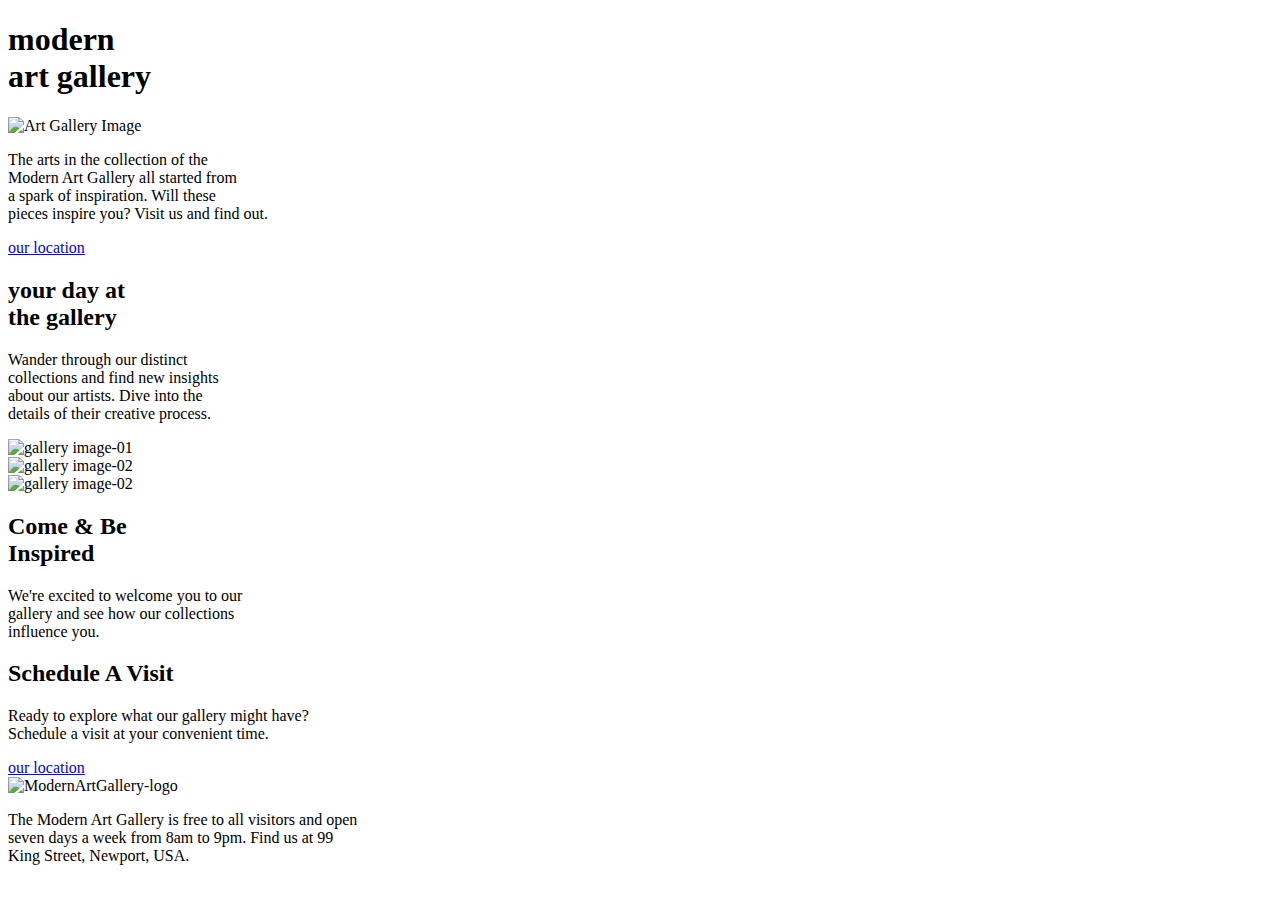
==== index.html @ f18fc4a4 "first commit" ====
<!DOCTYPE html>
<html lang="en">
<head>
    <meta charset="UTF-8">
    <meta name="viewport" content="width=device-width, initial-scale=1.0">
    <title>Css-practice</title>
        <!-- font awesome cdn link -->
    <link rel="stylesheet" href="https://cdnjs.cloudflare.com/ajax/libs/font-awesome/6.6.0/css/all.min.css" integrity="sha512-Kc323vGBEqzTmouAECnVceyQqyqdsSiqLQISBL29aUW4U/M7pSPA/gEUZQqv1cwx4OnYxTxve5UMg5GT6L4JJg==" crossorigin="anonymous" referrerpolicy="no-referrer" />
        <!-- css connect link -->
    <link rel="stylesheet" href="../practice-class-12/style.css"/>
</head>
<body>
    <section>
        <div class="hero-area">
            <div class="left-side">
                <h1>modern <br/> 
                    art gallery</h1>
            </div>
            <div class="middle-side">
                <img src="../assests_of_project/hero-img.jpg"alt="Art Gallery Image"/>
            </div>
            <div class="right-side">
                <div class="right-content">
                    <div class="right-text">
                        <p>The arts in the collection of the<br/> Modern Art Gallery  all started from <br/> a spark of inspiration. Will these <br/>pieces inspire you? Visit us and find out.</p>
                    </div>
                    <div class="right-link">    
                        <a href="../practice-class-12/location.html"target="blank">
                        <span class="p">our location</span>
                        <span><i class="fa-solid fa-chevron-right"></i></span>
                    </a>
                    </div>
                </div>
                </div>
            </div>
    </section>
    <section>
        <div class="content-box">
            <div class="box-one">
                <div class="top-left">
                    <h2>your day at <br/>the gallery</h2>
                    <p>Wander through our distinct <br/>collections and find new insights<br/> about our artists. Dive into the<br>details of their creative process.</p>   
                </div>
                <div class="top-right">
                    <img src="../assests_of_project/gallery-1.jpg"alt="gallery image-01"/>
                </div>
            </div>
            <div class="box-two">
                <div class="bottom-left">
                    <img src="../assests_of_project/gallery-2.jpg" alt="gallery image-02"/>
                </div>
                <div class="bottom-right">
                    <div class="gallery">
                        <img src="../assests_of_project/gallery-3.jpg" alt="gallery image-02"/>
                    </div>
                    <div class="inspiration-box">
                        <h2>Come & Be<br/> Inspired</h2>
                        <p>We're excited to welcome you to our <br/> gallery and see how our collections<br/> influence you.</p>
                    </div>
                </div>
            </div>
        </div>
    </section>
    <section>
        <div class="schedule">
            <div class="visit-text">
                <h2>Schedule A Visit</h2>
                <p>Ready to explore what our gallery might have? <br/>Schedule a visit at your convenient time.</p>
            </div>
            <div class="location-link">    
                <a href="../practice-class-12/location.html"target="blank">
                <span class="p">our location</span>
                <span><i class="fa-solid fa-chevron-right"></i></span>
            </a>
            </div>
        </div>
    </section>
    <footer>
        <div class="footer-content">
            <div class="logo">
                <img src="../assests_of_project/MODERNARTGALLERY.png" alt="ModernArtGallery-logo"/>
            </div>
            <div class="info">
                <p>The Modern Art Gallery is free to all visitors and open<br/> seven days a week from 8am to 9pm. Find us at 99 <br/>King Street, Newport, USA.</p>
            </div>
            <div class="social-icons">
                <a href="#"><i class="fa-brands fa-square-facebook"></i></a>
                <a href="#"><i class="fa-brands fa-instagram"></i></a>
                <a href="#"><i class="fa-brands fa-twitter"></i></a>
            </div>
        </div>
    </footer>
</body>
</html>
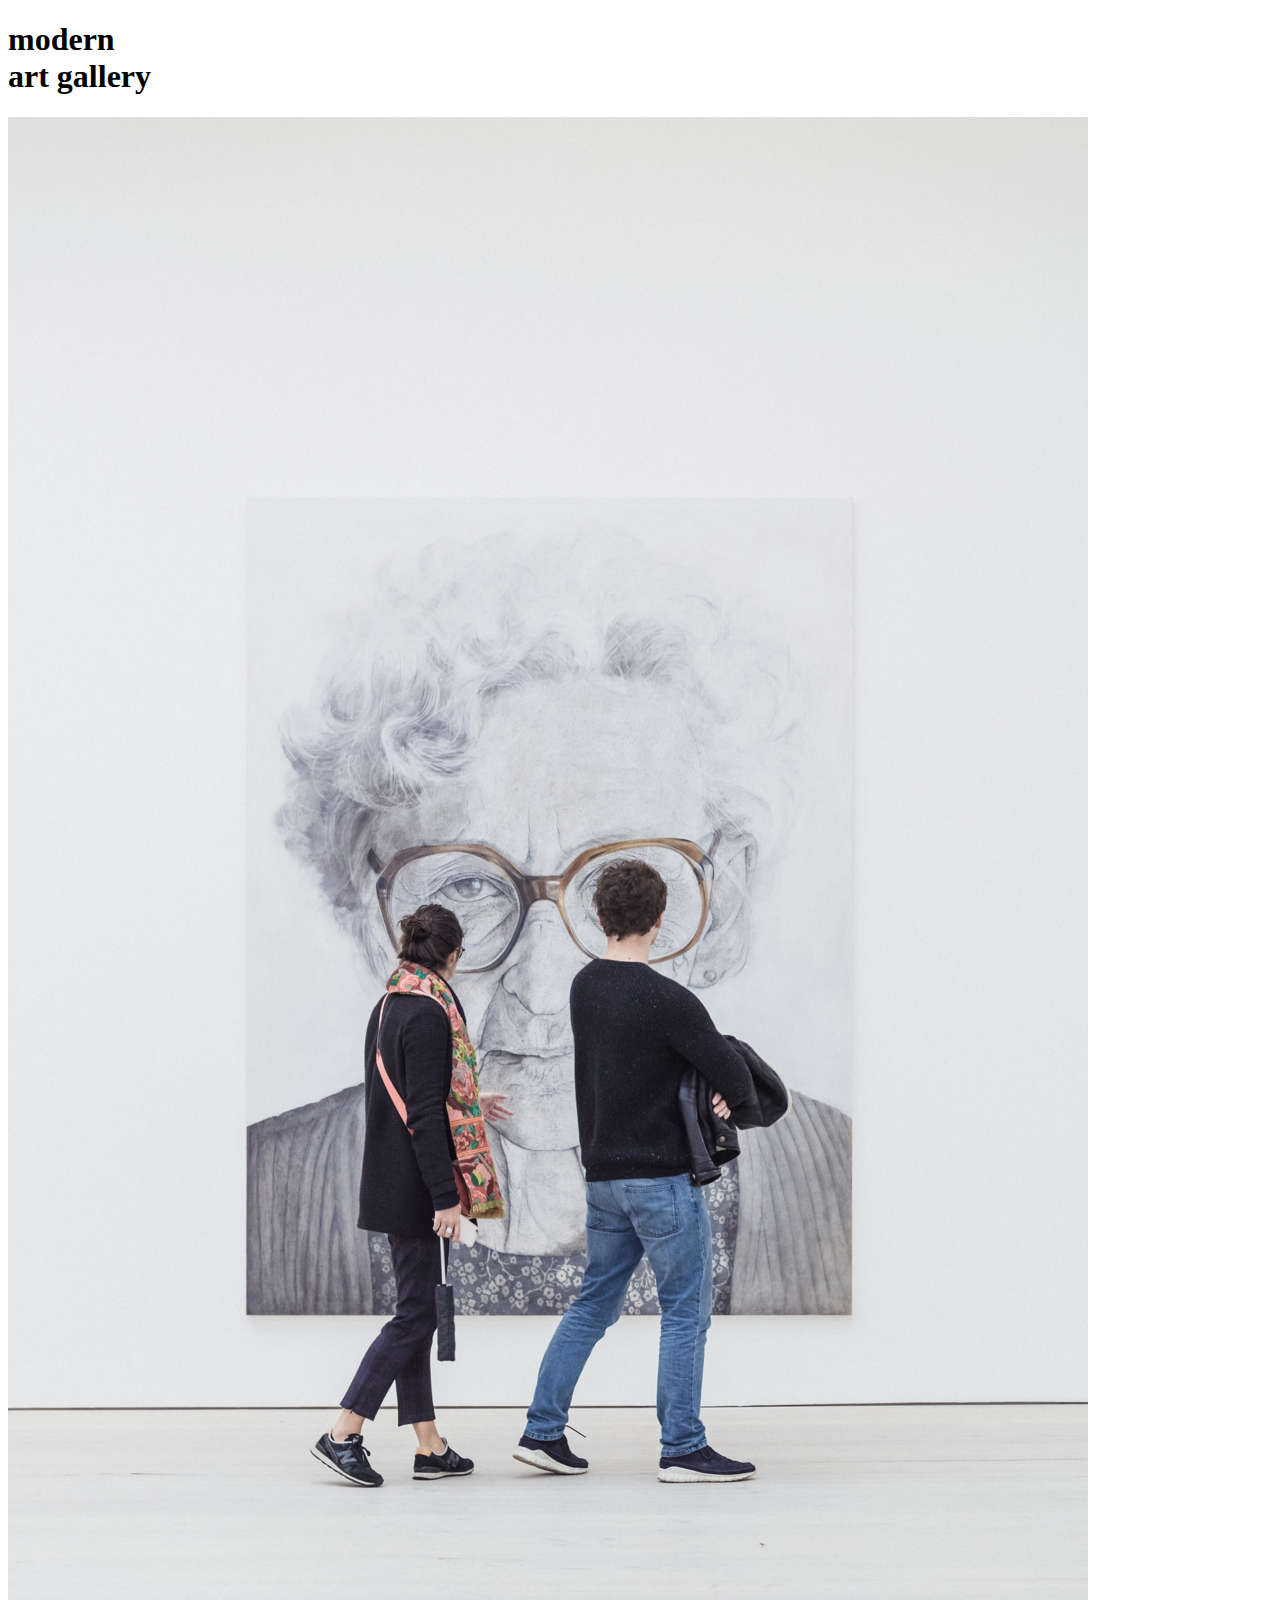
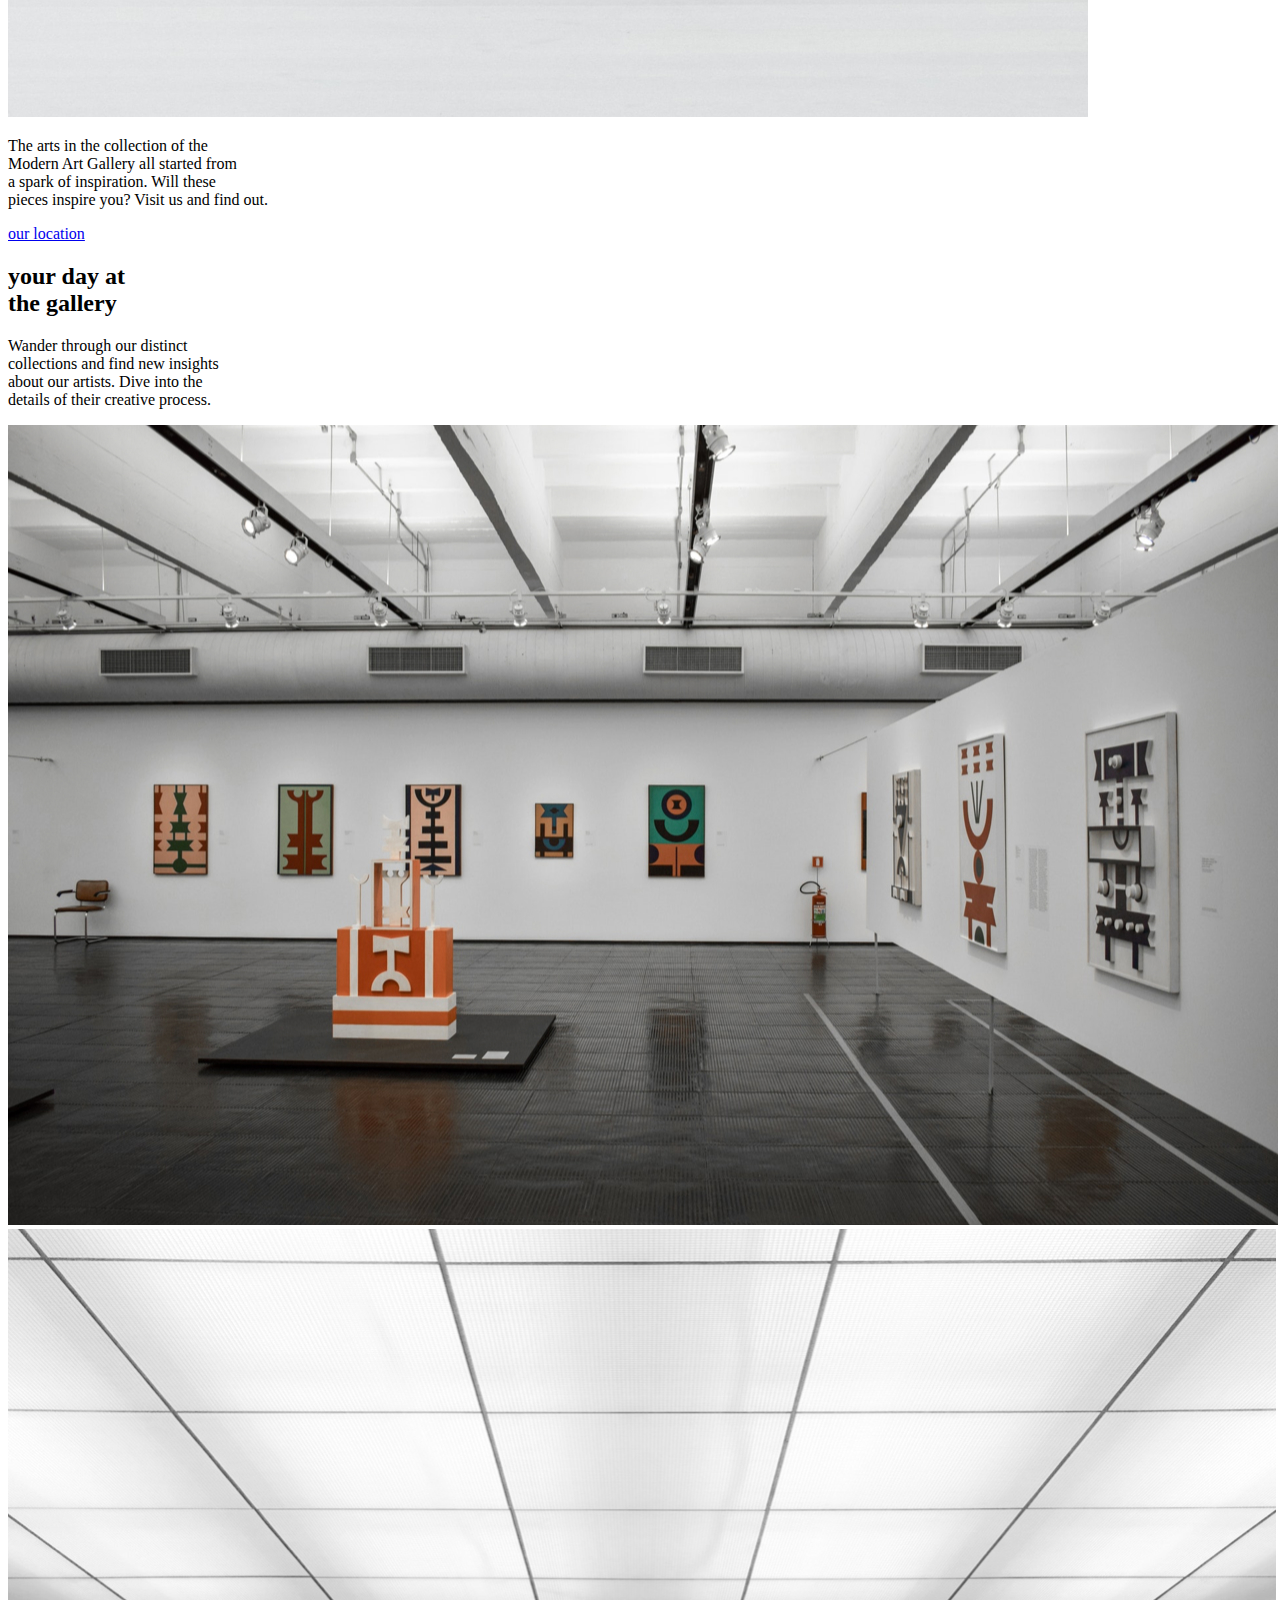
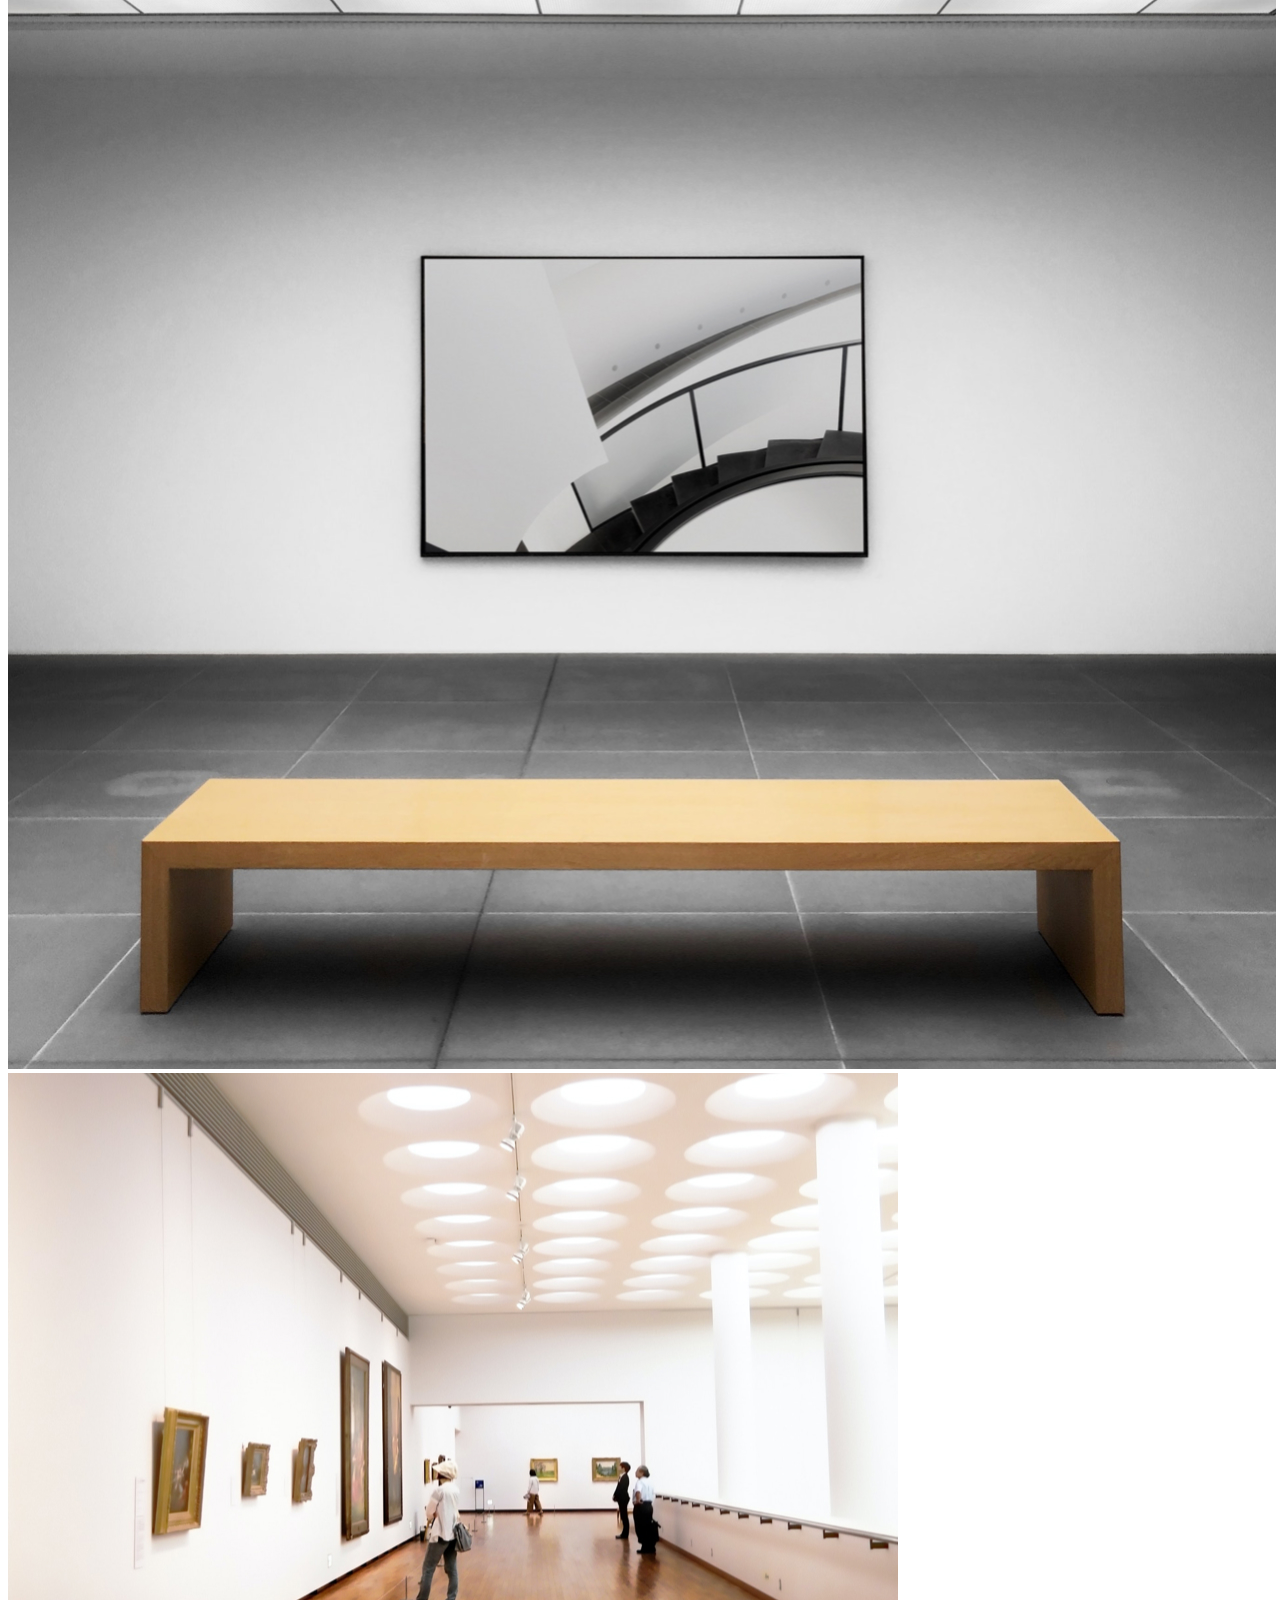
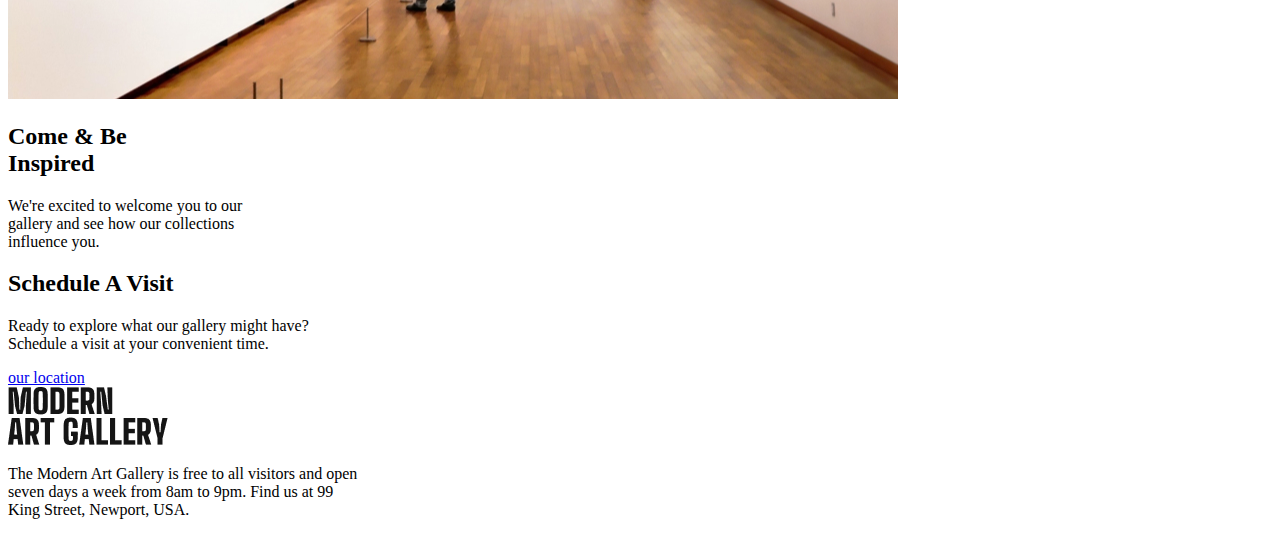
==== commit 0bf4285b: "Second commit" ====
--- a/index.html
+++ b/index.html
@@ -17,7 +17,7 @@
                     art gallery</h1>
             </div>
             <div class="middle-side">
-                <img src="../assests_of_project/hero-img.jpg"alt="Art Gallery Image"/>
+                <img src="./assests_of_project/hero-img.jpg"alt="Art Gallery Image"/>
             </div>
             <div class="right-side">
                 <div class="right-content">
@@ -42,16 +42,16 @@
                     <p>Wander through our distinct <br/>collections and find new insights<br/> about our artists. Dive into the<br>details of their creative process.</p>   
                 </div>
                 <div class="top-right">
-                    <img src="../assests_of_project/gallery-1.jpg"alt="gallery image-01"/>
+                    <img src="./assests_of_project/gallery-1.jpg"alt="gallery image-01"/>
                 </div>
             </div>
             <div class="box-two">
                 <div class="bottom-left">
-                    <img src="../assests_of_project/gallery-2.jpg" alt="gallery image-02"/>
+                    <img src="./assests_of_project/gallery-2.jpg" alt="gallery image-02"/>
                 </div>
                 <div class="bottom-right">
                     <div class="gallery">
-                        <img src="../assests_of_project/gallery-3.jpg" alt="gallery image-02"/>
+                        <img src="./assests_of_project/gallery-3.jpg" alt="gallery image-02"/>
                     </div>
                     <div class="inspiration-box">
                         <h2>Come & Be<br/> Inspired</h2>
@@ -68,7 +68,7 @@
                 <p>Ready to explore what our gallery might have? <br/>Schedule a visit at your convenient time.</p>
             </div>
             <div class="location-link">    
-                <a href="../practice-class-12/location.html"target="blank">
+                <a href="location.html"target="blank">
                 <span class="p">our location</span>
                 <span><i class="fa-solid fa-chevron-right"></i></span>
             </a>
@@ -78,7 +78,7 @@
     <footer>
         <div class="footer-content">
             <div class="logo">
-                <img src="../assests_of_project/MODERNARTGALLERY.png" alt="ModernArtGallery-logo"/>
+                <img src="./assests_of_project/MODERNARTGALLERY.png" alt="ModernArtGallery-logo"/>
             </div>
             <div class="info">
                 <p>The Modern Art Gallery is free to all visitors and open<br/> seven days a week from 8am to 9pm. Find us at 99 <br/>King Street, Newport, USA.</p>
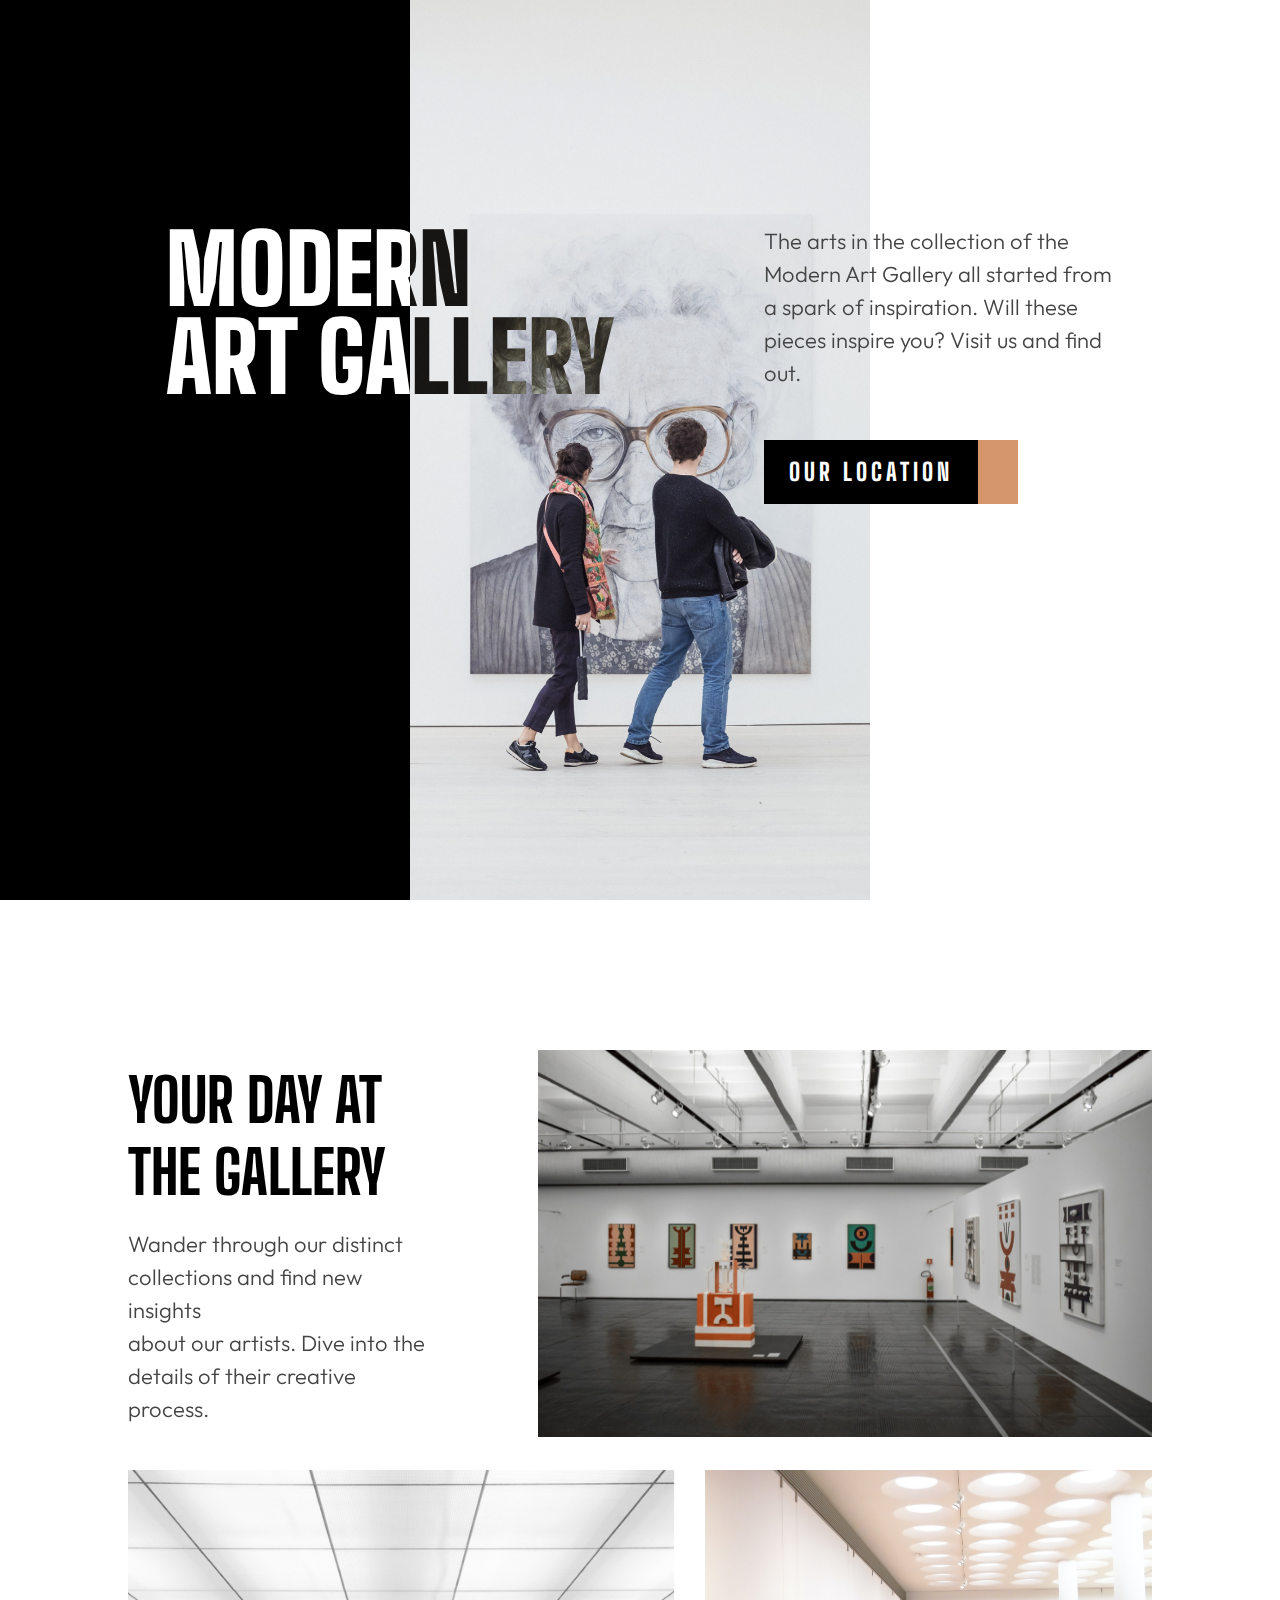
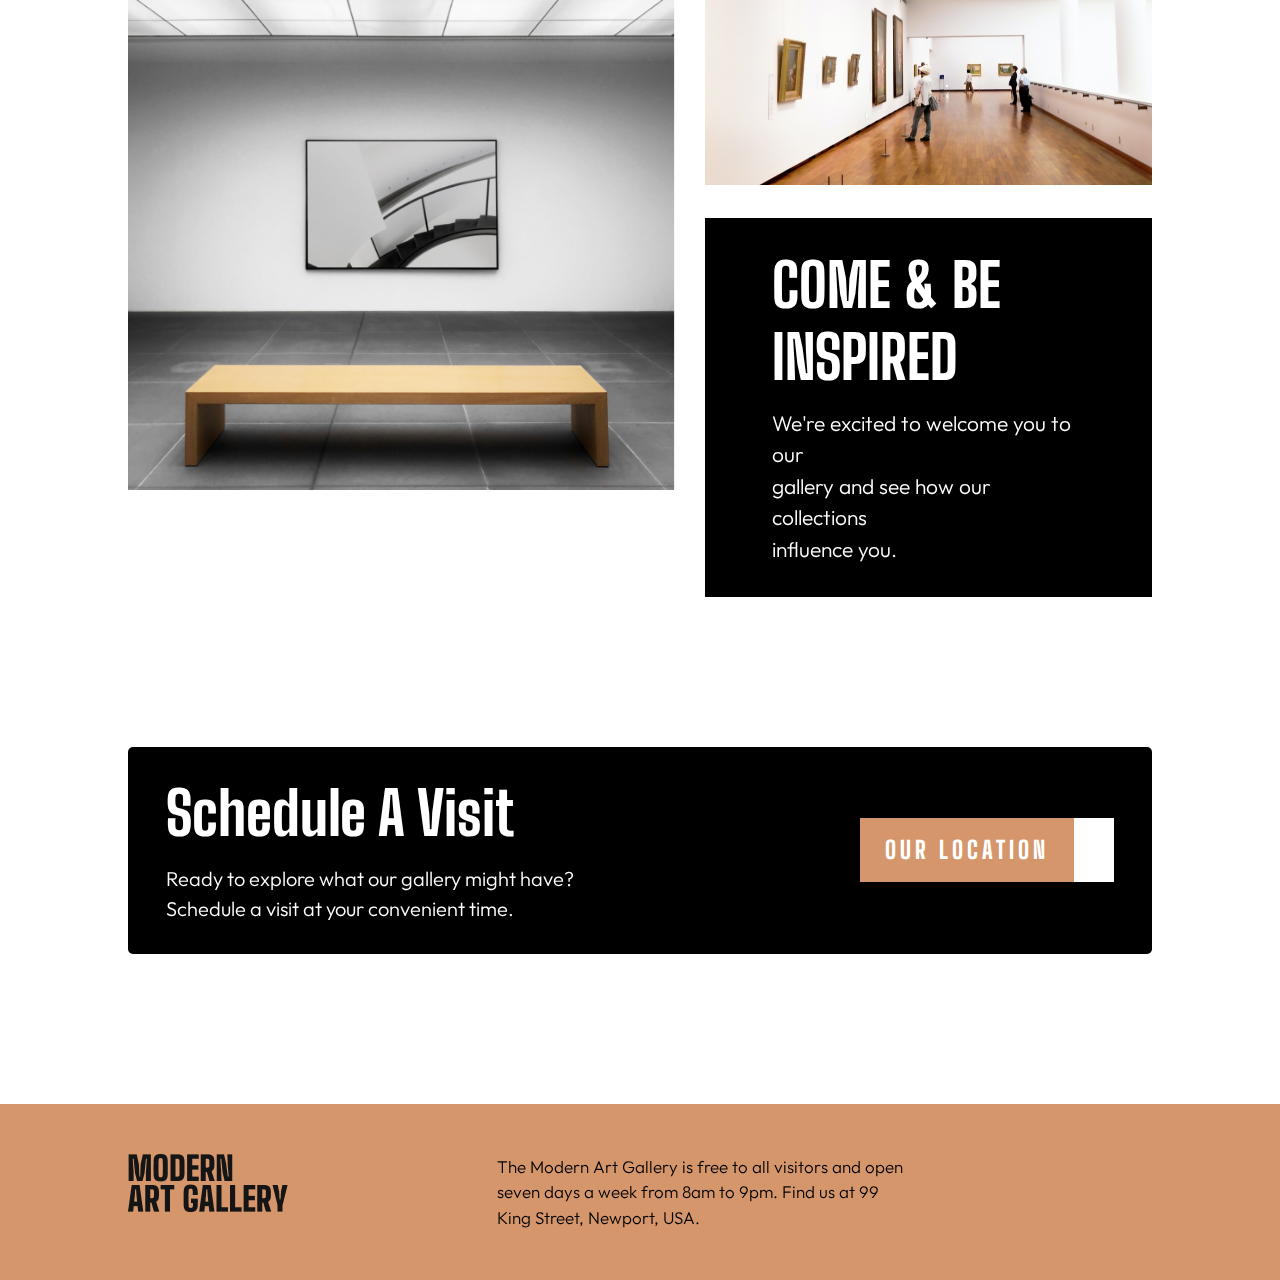
==== commit f391c637: "css file path change" ====
--- a/index.html
+++ b/index.html
@@ -7,7 +7,7 @@
         <!-- font awesome cdn link -->
     <link rel="stylesheet" href="https://cdnjs.cloudflare.com/ajax/libs/font-awesome/6.6.0/css/all.min.css" integrity="sha512-Kc323vGBEqzTmouAECnVceyQqyqdsSiqLQISBL29aUW4U/M7pSPA/gEUZQqv1cwx4OnYxTxve5UMg5GT6L4JJg==" crossorigin="anonymous" referrerpolicy="no-referrer" />
         <!-- css connect link -->
-    <link rel="stylesheet" href="../practice-class-12/style.css"/>
+    <link rel="stylesheet" href="/style.css"/>
 </head>
 <body>
     <section>
--- a/style.css
+++ b/style.css
@@ -0,0 +1,355 @@
+@import url('https://fonts.googleapis.com/css2?family=Big+Shoulders+Display:wght@100..900&display=swap');
+
+@import url('https://fonts.googleapis.com/css2?family=Outfit:wght@100..900&display=swap');
+
+* {
+    margin: 0;
+    padding: 0;
+    box-sizing: border-box;
+}
+
+body {
+    font-family: "Big Shoulders Display", sans-serif;
+}
+p {
+    font-family: "Outfit", sans-serif;
+}
+
+.hero-area{
+    margin-bottom: 150px;
+    display: flex;
+    align-items: center;
+    justify-content: center;
+    position: relative;
+}
+.left-side {
+    width: 32%;
+    height: 100vh;
+    background-color: black;
+    color: white;
+}
+.left-side h1{
+    font-size: 96px;
+    font-weight: 900;
+    line-height: 88px;
+    text-transform: uppercase;
+    mix-blend-mode: screen;
+    position: absolute;
+    top: 25%;
+    left: 13%;
+    mix-blend-mode: difference;
+    z-index: 1;
+}
+.middle-side {
+    width: 36%;
+    height: 100vh;
+}
+.middle-side img {
+    width: 100%;
+    height: 100%;
+    object-fit: cover;
+}
+.right-side {
+    width: 32%;
+    height: 100vh;
+}
+.right-content{
+    position: absolute;
+    top: 25%;
+    right: 13%;
+}
+.right-text  p{
+    font-size: 22px;
+    font-weight: 300;
+    line-height: 1.5;
+    width: 350px;
+    margin-bottom: 50px;
+    color: #444444;
+}
+.right-link a span{
+    font-weight: 800;
+    font-size: 24px;
+    line-height: 24px;
+    color: #fff;
+    text-transform: uppercase;
+}
+.right-link a{
+    text-decoration: none;
+    display: flex;
+    transition: all 0.3s ease;
+    align-items: center;
+    overflow: hidden;
+}
+.right-link a .p {
+    background-color: black;
+    padding: 20px 25px;
+    letter-spacing: 4px;
+    position: relative; 
+    z-index: 1;
+    transition: all 0.3s ease;
+}
+.right-link a i{
+    background-color: #D5966C;
+    padding: 20px;
+    text-align: center;
+    position: relative;
+    left: 0;
+    z-index: 2;
+    transition: all 0.3s ease; 
+}
+.right-link a:hover .p {
+    background-color:  #D5966C;
+    color: black;
+}
+.right-link a:hover i {
+    background-color: black; 
+    color: black;
+    left: -250px;
+}
+.content-box{
+    margin:0px auto;
+    width: 80%;
+}
+.box-one{
+    margin-bottom: 30px;
+    display: flex;
+    align-items: center;
+    justify-content: space-between;
+}
+.top-left{
+    width: 30%;
+}
+.top-left h2 {
+    margin-bottom: 20px;
+    font-weight: 800;
+    font-size: 60px;
+    text-transform: uppercase;
+}
+.top-left p {
+    font-size: 22px;
+    font-weight: 300;
+    line-height: 1.5;
+    color: #444444;
+}
+.top-right {
+    width: 60%;
+}
+.top-right img{
+    width:100%;
+    object-fit: cover;
+}
+.box-two {
+    display: flex;
+    gap: 30px;
+}
+.bottom-left {
+    width: 55%;
+}
+.bottom-left img {
+    width: 100%;
+    height: auto;
+}
+.bottom-right {
+    width: 45%;
+    display: flex;
+    flex-direction: column;
+    gap: 30px;
+}
+.gallery img {
+    width: 100%;
+    height: auto;
+    object-fit: cover;
+}
+.inspiration-box{
+    padding: 7% 15%;
+    background-color: black;
+    color: white;
+}
+.inspiration-box   h2 {
+    margin-bottom: 15px;
+    font-weight: 800;
+    font-size: 60px;
+    text-transform: uppercase;
+}
+.inspiration-box p {
+    font-size: 21px;
+    font-weight: 300;
+    line-height: 1.5;
+}
+.schedule{
+    margin:150px auto;
+    width: 80%;
+    padding:30px 0px ;
+    gap: 10px;
+    background-color: black;
+    border-radius: 5px;
+    display: flex;
+    align-items: center;
+    justify-content: space-around;
+}
+.visit-text{
+    color: white;
+    margin-right: 200px;
+}
+.visit-text  h2 {
+    margin-bottom: 15px;
+    font-weight: 800;
+    font-size: 60px;
+    text-transform:capitalize;
+}
+.visit-text p {
+    font-size: 20px;
+    font-weight: 300;
+    line-height: 1.5;
+}
+.location-link a span{
+    font-weight: 800;
+    font-size: 24px;
+    line-height: 24px;
+    text-transform: uppercase;
+}
+.location-link a {
+    text-decoration: none;
+    display: flex;
+    transition: all 0.3s ease;
+    align-items: center;
+    overflow: hidden;
+}
+
+.location-link a .p {
+    background-color: #D5966C;
+    color: #fff;
+    padding: 20px 25px;
+    letter-spacing: 4px;
+    position: relative; 
+    z-index: 1;
+    transition: all 0.3s ease;
+}
+
+.location-link a i {
+    background-color: white;
+    color: #D5966C;
+    padding: 20px;
+    text-align: center;
+    position: relative;
+    left: 0;
+    z-index: 2;
+    transition: all 0.3s ease;
+}
+
+.location-link a:hover .p {
+    background-color: white;
+    color: #D5966C;
+}
+
+.location-link a:hover i {
+    background-color: #D5966C;
+    left: -250px;
+}
+
+.footer-content{
+    background-color: #D5966C;
+    padding: 50px 10%;
+    display: flex;
+    gap: 10px;
+    justify-content: space-between;
+}
+.logo img {
+    width: 100%;
+    z-index: 1;
+}
+.info p {
+    font-size: 17px;
+    font-weight: 300;
+    line-height: 1.5;
+}
+.social-icons{
+    display: flex;
+    gap: 20px;
+}
+.social-icons a{
+    color: #151515;
+    font-size: 18px;
+}
+.social-icons a:hover {
+    color: #fff;
+}
+.container {
+    width: 100%;
+}
+.back-link{ 
+        position: absolute;
+        top: 0px;
+        left: 10%;    
+}
+.back-link a span{
+    font-weight: 800;
+    font-size: 24px;
+    line-height: 24px;
+    color: #fff;
+    text-transform: uppercase;
+}
+.back-link a{
+    text-decoration: none;
+    display: flex;
+    transition: all 0.3s ease;
+    align-items: center;
+    overflow: hidden;
+}
+.back-link a .p {
+    background-color: black;
+    padding: 20px 25px;
+    letter-spacing: 4px;
+    position: relative; 
+    z-index: 1;
+    transition: all 0.3s ease;
+}
+.back-link a i{
+    background-color: #D5966C;
+    padding: 20px;
+    text-align: center;
+    position: relative;
+    right: 0;
+    z-index: 2;
+    transition: all 0.3s ease; 
+}
+.back-link a:hover .p {
+    background-color:  #D5966C;
+    color: black;
+}
+.back-link a:hover i {
+    background-color: black; 
+    color: black;
+    right: -250px;
+}
+.map{
+    position: relative;
+    width: 100%;
+}
+.map img {
+    width: 100%;
+    height: 100%;
+    object-fit: cover;
+}
+.address {
+    width: 100%;
+    background-color: #1a1a1a;
+    color: white;
+    padding: 50px 10%;
+    display: flex;
+    gap: 10px;
+    justify-content: space-between;
+}
+.address h2 {
+    font-size: 60px;
+    font-weight: 800;   
+}
+.address p {
+    font-size: 20px;
+    margin: 10px 0;
+    font-weight: 300;
+}
+.address strong {
+    font-size: 24px;
+    color: #d8a167;
+}